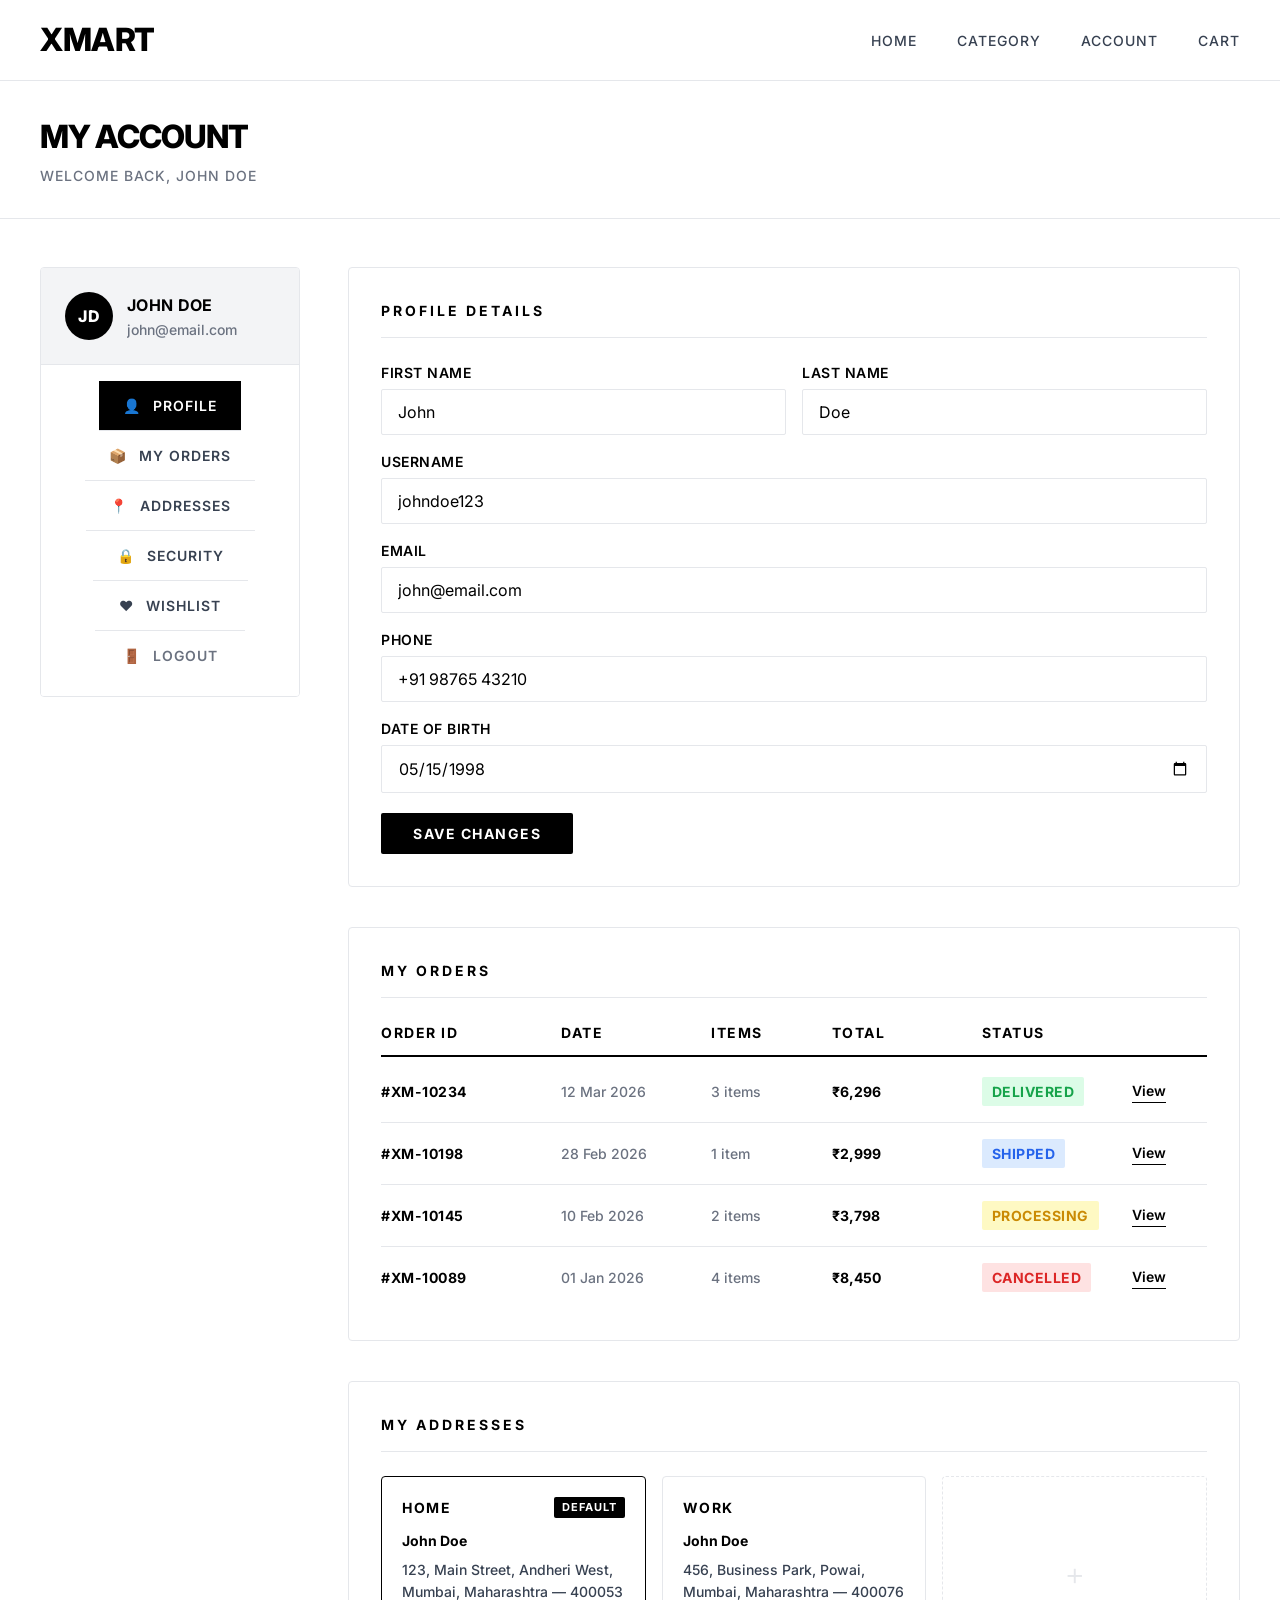
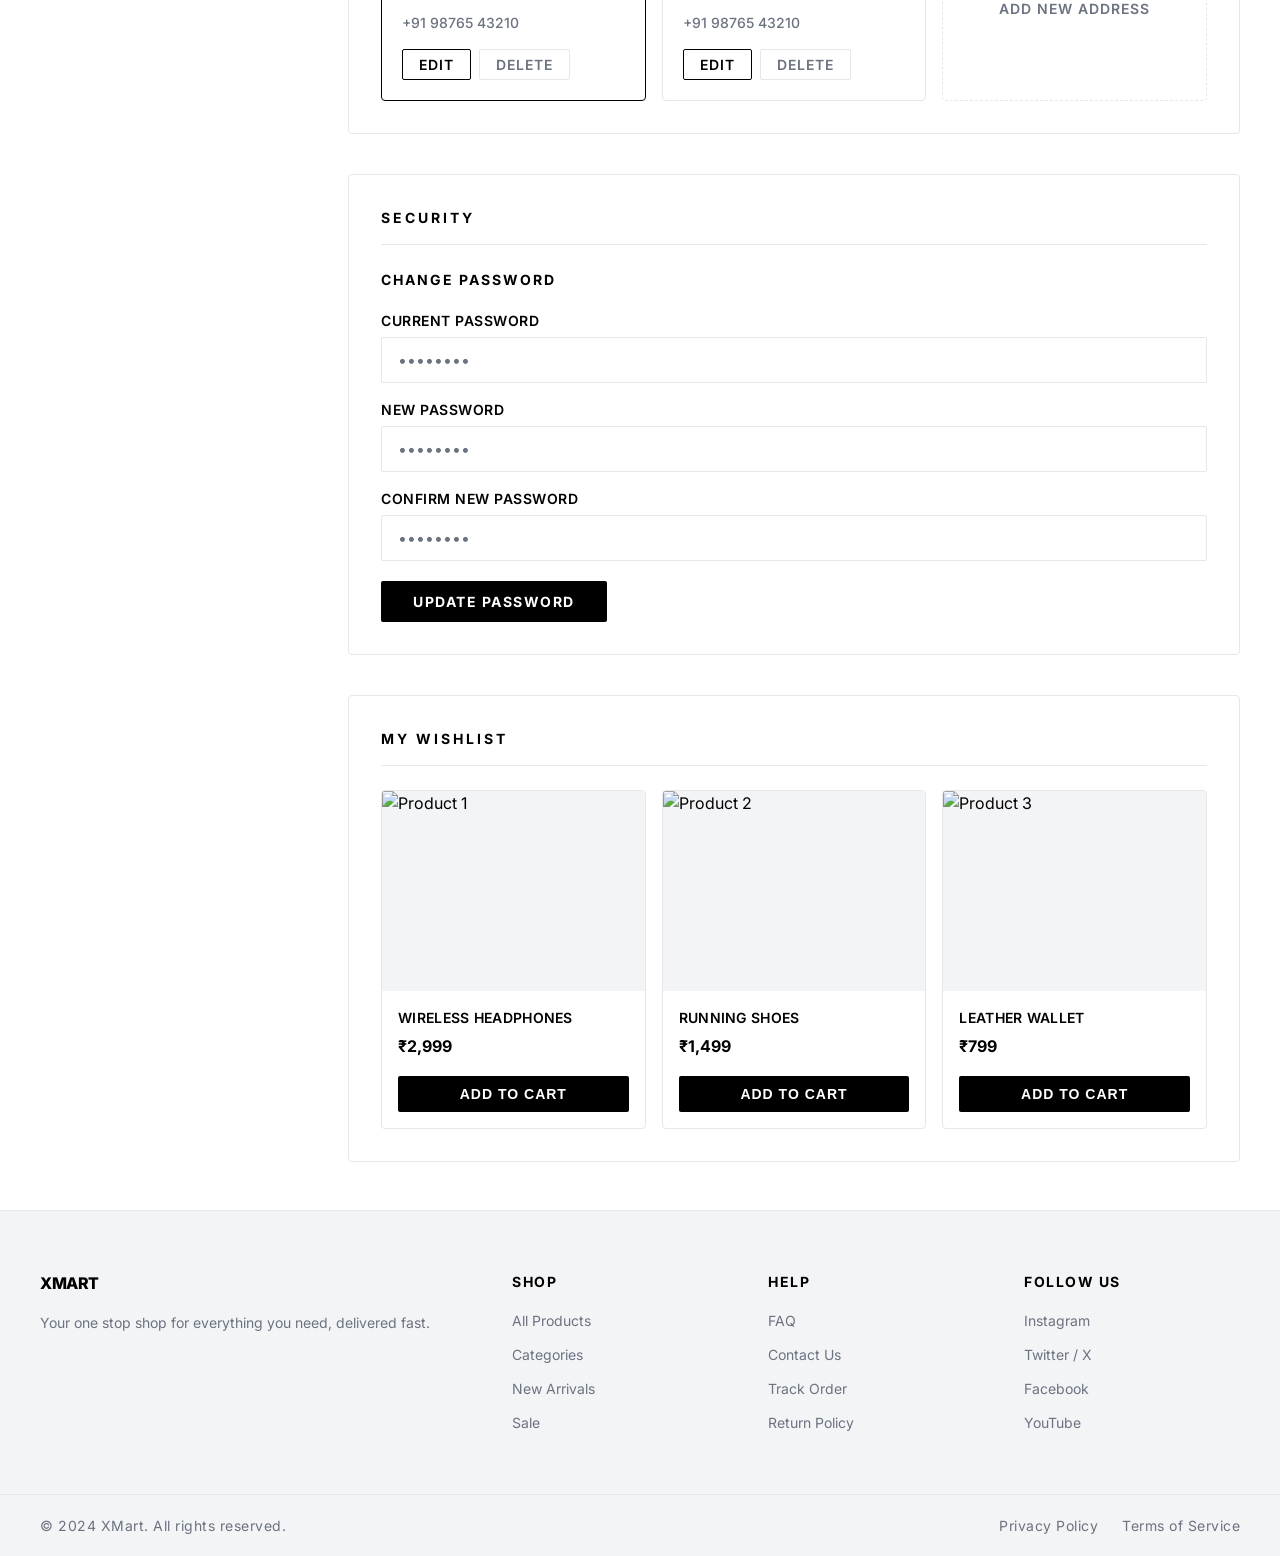
==== client/pages/account.html @ 77d6efc9 "First Commit" ====
<!DOCTYPE html>
<html lang="en">

<head>
    <meta charset="UTF-8">
    <meta name="viewport" content="width=device-width, initial-scale=1.0">
    <title>Account — XMart</title>
    <link rel="stylesheet" href="../css/global.css">
    <link rel="stylesheet" href="../css/style.css">
    <link rel="stylesheet" href="../css/account.css">
</head>

<body>
    <div class="page-wrapper">

        <header>
            <nav>
                <h1>XMart</h1>
                <ul>
                    <li><a href="./index.html">Home</a></li>
                    <li><a href="./products.html">Category</a></li>
                    <li><a href="./account.html">Account</a></li>
                    <li><a href="./cart.html">Cart</a></li>
                </ul>
            </nav>
        </header>

        <main>

            <!-- Page Header -->
            <div class="page-header">
                <div class="container">
                    <h1>My Account</h1>
                    <p>Welcome back, John Doe</p>
                </div>
            </div>

            <section class="account-section">
                <div class="container">
                    <div class="account-layout">

                        <!-- LEFT — Sidebar -->
                        <aside class="account-sidebar">
                            <div class="account-avatar">
                                <div class="avatar-circle">JD</div>
                                <div class="avatar-info">
                                    <p class="avatar-name">John Doe</p>
                                    <p class="avatar-email">john@email.com</p>
                                </div>
                            </div>
                            <nav class="account-nav">
                                <a href="#profile" class="account-nav-item active">
                                    <span>👤</span> Profile
                                </a>
                                <a href="#orders" class="account-nav-item">
                                    <span>📦</span> My Orders
                                </a>
                                <a href="#addresses" class="account-nav-item">
                                    <span>📍</span> Addresses
                                </a>
                                <a href="#security" class="account-nav-item">
                                    <span>🔒</span> Security
                                </a>
                                <a href="#wishlist" class="account-nav-item">
                                    <span>❤️</span> Wishlist
                                </a>
                                <a href="./login.html" class="account-nav-item logout">
                                    <span>🚪</span> Logout
                                </a>
                            </nav>
                        </aside>

                        <!-- RIGHT — Content -->
                        <div class="account-content">

                            <!-- Profile Section -->
                            <div class="content-block" id="profile">
                                <h2>Profile Details</h2>

                                <div class="form-row">
                                    <div class="form-group">
                                        <label for="fname">First Name</label>
                                        <input type="text" id="fname" value="John" />
                                    </div>
                                    <div class="form-group">
                                        <label for="lname">Last Name</label>
                                        <input type="text" id="lname" value="Doe" />
                                    </div>
                                </div>

                                <div class="form-group">
                                    <label for="username">Username</label>
                                    <input type="text" id="username" value="johndoe123" />
                                </div>

                                <div class="form-group">
                                    <label for="email">Email</label>
                                    <input type="email" id="email" value="john@email.com" />
                                </div>

                                <div class="form-group">
                                    <label for="phone">Phone</label>
                                    <input type="tel" id="phone" value="+91 98765 43210" />
                                </div>

                                <div class="form-group">
                                    <label for="dob">Date of Birth</label>
                                    <input type="date" id="dob" value="1998-05-15" />
                                </div>

                                <button class="btn-save">Save Changes</button>
                            </div>

                            <!-- Orders Section -->
                            <div class="content-block" id="orders">
                                <h2>My Orders</h2>

                                <div class="orders-table">

                                    <div class="orders-table-header">
                                        <span>Order ID</span>
                                        <span>Date</span>
                                        <span>Items</span>
                                        <span>Total</span>
                                        <span>Status</span>
                                        <span></span>
                                    </div>

                                    <div class="order-row">
                                        <span class="order-id">#XM-10234</span>
                                        <span class="order-date">12 Mar 2026</span>
                                        <span class="order-items">3 items</span>
                                        <span class="order-total">₹6,296</span>
                                        <span class="order-status delivered">Delivered</span>
                                        <a href="#" class="order-view">View</a>
                                    </div>

                                    <div class="order-row">
                                        <span class="order-id">#XM-10198</span>
                                        <span class="order-date">28 Feb 2026</span>
                                        <span class="order-items">1 item</span>
                                        <span class="order-total">₹2,999</span>
                                        <span class="order-status shipped">Shipped</span>
                                        <a href="#" class="order-view">View</a>
                                    </div>

                                    <div class="order-row">
                                        <span class="order-id">#XM-10145</span>
                                        <span class="order-date">10 Feb 2026</span>
                                        <span class="order-items">2 items</span>
                                        <span class="order-total">₹3,798</span>
                                        <span class="order-status processing">Processing</span>
                                        <a href="#" class="order-view">View</a>
                                    </div>

                                    <div class="order-row">
                                        <span class="order-id">#XM-10089</span>
                                        <span class="order-date">01 Jan 2026</span>
                                        <span class="order-items">4 items</span>
                                        <span class="order-total">₹8,450</span>
                                        <span class="order-status cancelled">Cancelled</span>
                                        <a href="#" class="order-view">View</a>
                                    </div>

                                </div>
                            </div>

                            <!-- Addresses Section -->
                            <div class="content-block" id="addresses">
                                <h2>My Addresses</h2>

                                <div class="addresses-grid">

                                    <div class="address-card default">
                                        <div class="address-card-header">
                                            <span class="address-type">Home</span>
                                            <span class="default-badge">Default</span>
                                        </div>
                                        <p class="address-name">John Doe</p>
                                        <p class="address-text">
                                            123, Main Street, Andheri West,
                                            Mumbai, Maharashtra — 400053
                                        </p>
                                        <p class="address-phone">+91 98765 43210</p>
                                        <div class="address-actions">
                                            <button class="btn-edit-address">Edit</button>
                                            <button class="btn-delete-address">Delete</button>
                                        </div>
                                    </div>

                                    <div class="address-card">
                                        <div class="address-card-header">
                                            <span class="address-type">Work</span>
                                        </div>
                                        <p class="address-name">John Doe</p>
                                        <p class="address-text">
                                            456, Business Park, Powai,
                                            Mumbai, Maharashtra — 400076
                                        </p>
                                        <p class="address-phone">+91 98765 43210</p>
                                        <div class="address-actions">
                                            <button class="btn-edit-address">Edit</button>
                                            <button class="btn-delete-address">Delete</button>
                                        </div>
                                    </div>

                                    <div class="address-card add-new">
                                        <span>+</span>
                                        <p>Add New Address</p>
                                    </div>

                                </div>
                            </div>

                            <!-- Security Section -->
                            <div class="content-block" id="security">
                                <h2>Security</h2>

                                <div class="security-block">
                                    <h3>Change Password</h3>
                                    <div class="form-group">
                                        <label for="current-password">Current Password</label>
                                        <input type="password" id="current-password" placeholder="••••••••" />
                                    </div>
                                    <div class="form-group">
                                        <label for="new-password">New Password</label>
                                        <input type="password" id="new-password" placeholder="••••••••" />
                                    </div>
                                    <div class="form-group">
                                        <label for="confirm-password">Confirm New Password</label>
                                        <input type="password" id="confirm-password" placeholder="••••••••" />
                                    </div>
                                    <button class="btn-save">Update Password</button>
                                </div>

                            </div>

                            <!-- Wishlist Section -->
                            <div class="content-block" id="wishlist">
                                <h2>My Wishlist</h2>
                                <div class="product-grid">

                                    <article class="product-card">
                                        <img src="https://placehold.co/400x220/f3f4f6/9ca3af?text=Product"
                                            alt="Product 1" />
                                        <div class="product-info">
                                            <h3>Wireless Headphones</h3>
                                            <p class="product-price">₹2,999</p>
                                            <button class="add-to-cart">Add to Cart</button>
                                        </div>
                                    </article>

                                    <article class="product-card">
                                        <img src="https://placehold.co/400x220/f3f4f6/9ca3af?text=Product"
                                            alt="Product 2" />
                                        <div class="product-info">
                                            <h3>Running Shoes</h3>
                                            <p class="product-price">₹1,499</p>
                                            <button class="add-to-cart">Add to Cart</button>
                                        </div>
                                    </article>

                                    <article class="product-card">
                                        <img src="https://placehold.co/400x220/f3f4f6/9ca3af?text=Product"
                                            alt="Product 3" />
                                        <div class="product-info">
                                            <h3>Leather Wallet</h3>
                                            <p class="product-price">₹799</p>
                                            <button class="add-to-cart">Add to Cart</button>
                                        </div>
                                    </article>

                                </div>
                            </div>

                        </div>
                    </div>
                </div>
            </section>

        </main>

        <footer>
            <div class="footer-container">
                <div class="footer-col">
                    <h2>XMart</h2>
                    <p>Your one stop shop for everything you need, delivered fast.</p>
                </div>
                <div class="footer-col">
                    <h4>Shop</h4>
                    <ul>
                        <li><a href="#">All Products</a></li>
                        <li><a href="#">Categories</a></li>
                        <li><a href="#">New Arrivals</a></li>
                        <li><a href="#">Sale</a></li>
                    </ul>
                </div>
                <div class="footer-col">
                    <h4>Help</h4>
                    <ul>
                        <li><a href="#">FAQ</a></li>
                        <li><a href="#">Contact Us</a></li>
                        <li><a href="#">Track Order</a></li>
                        <li><a href="#">Return Policy</a></li>
                    </ul>
                </div>
                <div class="footer-col">
                    <h4>Follow Us</h4>
                    <ul>
                        <li><a href="#">Instagram</a></li>
                        <li><a href="#">Twitter / X</a></li>
                        <li><a href="#">Facebook</a></li>
                        <li><a href="#">YouTube</a></li>
                    </ul>
                </div>
            </div>
            <div class="footer-bottom">
                <p>© 2024 XMart. All rights reserved.</p>
                <div class="footer-bottom-links">
                    <a href="#">Privacy Policy</a>
                    <a href="#">Terms of Service</a>
                </div>
            </div>
        </footer>

    </div>
</body>

</html>
---- client/css/global.css ----
@import url('https://fonts.googleapis.com/css2?family=Inter:wght@400;500;600;700&display=swap');

:root {
    /* Colors */
    --black: #000000;
    --white: #ffffff;
    --green: #16a34a;
    --gray-light: #f3f4f6;
    --gray-mid: #e5e7eb;
    --gray-dark: #374151;
    --text-muted: #6b7280;

    /* Shared utilities */
    --transition: all 0.3s cubic-bezier(0.4, 0, 0.2, 1);
    --container-max: 1280px;

    /* Typography */
    --font-main: 'Inter', sans-serif;
    --font-size-small: 14px;
    --font-size-base: 16px;
    --font-size-large: 20px;
    --font-size-heading: 32px;
}

* {
    margin: 0;
    padding: 0;
    box-sizing: border-box;
}

body {
    font-family: var(--font-main);
    color: var(--text-color);      /* ← use semantic name */
    background: var(--white);
    font-size: var(--font-size-base);
    line-height: 1.5;
    overflow-x: hidden;
}
---- client/css/style.css ----
/* ================================
   HEADER
================================ */
header {
    position: fixed;      /* always sticks, no exceptions */
    top: 0;
    left: 0;
    width: 100%;
    z-index: 100;
    background-color: var(--white);
    border-bottom: 1px solid var(--gray-mid);
}

/* ================================
   NAVBAR
================================ */
nav {
    display: flex;
    justify-content: space-between;
    align-items: center;
    padding: 16px 40px;
    max-width: var(--container-max);
    margin: 0 auto;
}

nav h1 {
    color: var(--black);
    font-size: var(--font-size-heading);
    font-weight: 800;
    letter-spacing: -0.5px;
    cursor: pointer;
    text-transform: uppercase;
}

nav ul {
    list-style: none;
    display: flex;
    gap: 40px;
}

nav ul li a {
    color: var(--gray-dark);
    text-decoration: none;
    font-weight: 500;
    font-size: var(--font-size-small);
    letter-spacing: 1px;
    text-transform: uppercase;
    transition: var(--transition);
}

nav ul li a:hover {
    color: var(--black);
}

/* ================================
   PAGE WRAPPER
================================ */
.page-wrapper {
    min-height: 100vh;
    display: flex;
    flex-direction: column;
}

/* ================================
   MAIN
================================ */
main {
    flex: 1;
    padding-top: 73px
}

/* ================================
   PRODUCT CARD (shared)
================================ */
.product-card {
    background-color: var(--white);
    border: 1px solid var(--gray-mid);
    border-radius: 4px;
    overflow: hidden;
    display: flex;
    flex-direction: column;
    transition: var(--transition);
    cursor: pointer;
}

.product-card:hover {
    transform: translateY(-4px);
    box-shadow: 0 8px 32px rgba(0, 0, 0, 0.08);
    border-color: var(--gray-dark);
}

.product-card img {
    width: 100%;
    height: 200px;
    object-fit: cover;
    background-color: var(--gray-light);
}

.product-info {
    padding: 16px;
    display: flex;
    flex-direction: column;
    gap: 6px;
    flex: 1;
    text-align: left;
}

.product-info h3 {
    color: var(--black);
    font-size: var(--font-size-small);
    font-weight: 600;
    letter-spacing: 0.3px;
    text-transform: uppercase;
}

.product-price {
    color: var(--black);
    font-size: var(--font-size-base);
    font-weight: 700;
}

.add-to-cart {
    margin-top: auto;
    padding: 10px;
    background-color: var(--black);
    color: var(--white);
    border: none;
    border-radius: 2px;
    font-size: var(--font-size-small);
    font-weight: 600;
    letter-spacing: 1px;
    text-transform: uppercase;
    cursor: pointer;
    transition: var(--transition);
    margin-top: 12px;
}

.add-to-cart:hover {
    background-color: var(--gray-dark);
}

/* ================================
   LOAD MORE BUTTON (shared)
================================ */
.btn-load-more {
    padding: 14px 48px;
    background-color: transparent;
    border: 1px solid var(--black);
    border-radius: 2px;
    color: var(--black);
    font-size: var(--font-size-small);
    font-weight: 600;
    letter-spacing: 2px;
    text-transform: uppercase;
    cursor: pointer;
    transition: var(--transition);
}

.btn-load-more:hover:not(:disabled) {
    background-color: var(--black);
    color: var(--white);
}

.btn-load-more:disabled {
    opacity: 0.3;
    cursor: not-allowed;
}

/* ================================
   FOOTER
================================ */
footer {
    background-color: var(--gray-light);
    color: var(--gray-dark);
    border-top: 1px solid var(--gray-mid);
}

.footer-container {
    display: grid;
    grid-template-columns: 2fr 1fr 1fr 1fr;
    gap: 40px;
    max-width: var(--container-max);
    margin: 0 auto;
    padding: 60px 40px;
}

.footer-col h2 {
    color: var(--black);
    font-size: var(--font-size-base);
    font-weight: 800;
    letter-spacing: -0.5px;
    text-transform: uppercase;
    margin-bottom: 16px;
}

.footer-col h4 {
    color: var(--black);
    font-size: var(--font-size-small);
    font-weight: 700;
    margin-bottom: 16px;
    text-transform: uppercase;
    letter-spacing: 1.5px;
}

.footer-col p {
    font-size: var(--font-size-small);
    color: var(--text-muted);
    line-height: 1.7;
}

.footer-col ul {
    list-style: none;
    display: flex;
    flex-direction: column;
    gap: 10px;
}

.footer-col ul li a {
    text-decoration: none;
    color: var(--text-muted);
    font-size: var(--font-size-small);
    transition: var(--transition);
}

.footer-col ul li a:hover {
    color: var(--black);
}

.footer-bottom {
    font-size: var(--font-size-small);
    display: flex;
    justify-content: space-between;
    align-items: center;
    max-width: var(--container-max);
    margin: 0 auto;
    padding: 20px 40px;
    color: var(--text-muted);
    border-top: 1px solid var(--gray-mid);
    letter-spacing: 0.5px;
}

.footer-bottom-links {
    display: flex;
    gap: 24px;
}

.footer-bottom-links a {
    text-decoration: none;
    transition: var(--transition);
    color: var(--text-muted);
}

.footer-bottom-links a:hover {
    color: var(--black);
}
---- client/css/account.css ----
/* ================================
   CONTAINER
================================ */
.container {
    max-width: var(--container-max);
    margin: 0 auto;
    padding: 0 40px;
}

/* ================================
   PAGE HEADER
================================ */
.page-header {
    padding: 40px 0 32px;
    border-bottom: 1px solid var(--gray-mid);
}

.page-header h1 {
    font-size: var(--font-size-heading);
    font-weight: 800;
    letter-spacing: -1px;
    text-transform: uppercase;
    color: var(--black);
    margin-bottom: 4px;
}

.page-header p {
    font-size: var(--font-size-small);
    color: var(--text-muted);
    letter-spacing: 1px;
    text-transform: uppercase;
    font-weight: 500;
}

/* ================================
   ACCOUNT LAYOUT
================================ */
.account-section {
    padding: 48px 0;
}

.account-layout {
    display: grid;
    grid-template-columns: 260px 1fr;
    gap: 48px;
    align-items: start;
}

/* ================================
   SIDEBAR
================================ */
.account-sidebar {
    position: sticky;
    top: 80px;
    border: 1px solid var(--gray-mid);
    border-radius: 4px;
    overflow: hidden;
}

.account-avatar {
    display: flex;
    align-items: center;
    gap: 14px;
    padding: 24px;
    background-color: var(--gray-light);
    border-bottom: 1px solid var(--gray-mid);
}

.avatar-circle {
    width: 48px;
    height: 48px;
    border-radius: 50%;
    background-color: var(--black);
    color: var(--white);
    font-size: var(--font-size-base);
    font-weight: 800;
    display: flex;
    align-items: center;
    justify-content: center;
    flex-shrink: 0;
    letter-spacing: 1px;
}

.avatar-info {
    display: flex;
    flex-direction: column;
    gap: 2px;
    overflow: hidden;
}

.avatar-name {
    font-size: var(--font-size-base);
    font-weight: 700;
    color: var(--black);
    text-transform: uppercase;
    letter-spacing: 0.3px;
    white-space: nowrap;
    overflow: hidden;
    text-overflow: ellipsis;
}

.avatar-email {
    font-size: var(--font-size-small);
    color: var(--text-muted);
    font-weight: 500;
    white-space: nowrap;
    overflow: hidden;
    text-overflow: ellipsis;
}

/* ================================
   ACCOUNT NAV
================================ */
.account-nav {
    display: flex;
    flex-direction: column;
    background-color: var(--white);
}

.account-nav-item {
    display: flex;
    align-items: center;
    gap: 12px;
    padding: 14px 24px;
    font-size: var(--font-size-small);
    font-weight: 600;
    letter-spacing: 1px;
    text-transform: uppercase;
    color: var(--gray-dark);
    text-decoration: none;
    border-bottom: 1px solid var(--gray-mid);
    transition: var(--transition);
}

.account-nav-item:last-child {
    border-bottom: none;
}

.account-nav-item:hover {
    background-color: var(--gray-light);
    color: var(--black);
}

.account-nav-item.active {
    background-color: var(--black);
    color: var(--white);
}

.account-nav-item.logout {
    color: var(--text-muted);
    margin-top: auto;
}

.account-nav-item.logout:hover {
    background-color: var(--gray-light);
    color: var(--black);
}

/* ================================
   CONTENT BLOCKS
================================ */
.account-content {
    display: flex;
    flex-direction: column;
    gap: 40px;
}

.content-block {
    border: 1px solid var(--gray-mid);
    border-radius: 4px;
    padding: 32px;
    background-color: var(--white);
}

.content-block h2 {
    font-size: var(--font-size-small);
    font-weight: 700;
    letter-spacing: 3px;
    text-transform: uppercase;
    color: var(--black);
    margin-bottom: 24px;
    padding-bottom: 16px;
    border-bottom: 1px solid var(--gray-mid);
}

/* ================================
   FORM GROUPS
================================ */
.form-group {
    display: flex;
    flex-direction: column;
    gap: 6px;
    margin-bottom: 16px;
}

.form-group:last-of-type {
    margin-bottom: 0;
}

.form-row {
    display: flex;
    gap: 16px;
}

.form-row .form-group {
    flex: 1;
}

.content-block label {
    font-size: var(--font-size-small);
    font-weight: 600;
    color: var(--black);
    letter-spacing: 0.5px;
    text-transform: uppercase;
}

.content-block input {
    padding: 12px 16px;
    border: 1.5px solid var(--gray-mid);
    border-radius: 2px;
    font-size: var(--font-size-base);
    font-family: var(--font-main);
    outline: none;
    width: 100%;
    color: var(--black);
    background-color: var(--white);
    transition: var(--transition);
}

.content-block input:focus {
    border-color: var(--black);
}

.content-block input::placeholder {
    color: var(--text-muted);
}

/* ================================
   SAVE BUTTON
================================ */
.btn-save {
    margin-top: 20px;
    padding: 12px 32px;
    background-color: var(--black);
    color: var(--white);
    border: none;
    border-radius: 2px;
    font-size: var(--font-size-small);
    font-weight: 700;
    letter-spacing: 1.5px;
    text-transform: uppercase;
    font-family: var(--font-main);
    cursor: pointer;
    transition: var(--transition);
    width: fit-content;
}

.btn-save:hover {
    background-color: var(--gray-dark);
}

/* ================================
   ORDERS TABLE
================================ */
.orders-table {
    display: flex;
    flex-direction: column;
}

.orders-table-header {
    display: grid;
    grid-template-columns: 1.2fr 1fr 0.8fr 1fr 1fr 0.5fr;
    padding: 0 0 12px 0;
    border-bottom: 2px solid var(--black);
    margin-bottom: 4px;
}

.orders-table-header span {
    font-size: var(--font-size-small);
    font-weight: 700;
    letter-spacing: 1.5px;
    text-transform: uppercase;
    color: var(--black);
}

.order-row {
    display: grid;
    grid-template-columns: 1.2fr 1fr 0.8fr 1fr 1fr 0.5fr;
    align-items: center;
    padding: 16px 0;
    border-bottom: 1px solid var(--gray-mid);
    transition: var(--transition);
}

.order-row:last-child {
    border-bottom: none;
}

.order-row:hover {
    background-color: var(--gray-light);
    padding-left: 8px;
}

.order-id {
    font-size: var(--font-size-small);
    font-weight: 700;
    color: var(--black);
    letter-spacing: 0.5px;
}

.order-date,
.order-items {
    font-size: var(--font-size-small);
    color: var(--text-muted);
    font-weight: 500;
}

.order-total {
    font-size: var(--font-size-small);
    font-weight: 700;
    color: var(--black);
}

.order-status {
    font-size: var(--font-size-small);
    font-weight: 700;
    letter-spacing: 0.5px;
    text-transform: uppercase;
    padding: 4px 10px;
    border-radius: 2px;
    width: fit-content;
}

.order-status.delivered {
    background-color: #dcfce7;
    color: #16a34a;
}

.order-status.shipped {
    background-color: #dbeafe;
    color: #2563eb;
}

.order-status.processing {
    background-color: #fef9c3;
    color: #ca8a04;
}

.order-status.cancelled {
    background-color: #fee2e2;
    color: #dc2626;
}

.order-view {
    font-size: var(--font-size-small);
    font-weight: 600;
    color: var(--black);
    text-decoration: none;
    border-bottom: 1px solid var(--black);
    padding-bottom: 1px;
    width: fit-content;
    transition: var(--transition);
}

.order-view:hover {
    color: var(--gray-dark);
    border-bottom-color: var(--gray-dark);
}

/* ================================
   ADDRESSES
================================ */
.addresses-grid {
    display: grid;
    grid-template-columns: repeat(3, 1fr);
    gap: 16px;
}

.address-card {
    border: 1.5px solid var(--gray-mid);
    border-radius: 4px;
    padding: 20px;
    display: flex;
    flex-direction: column;
    gap: 8px;
    transition: var(--transition);
}

.address-card.default {
    border-color: var(--black);
}

.address-card:hover {
    box-shadow: 0 4px 16px rgba(0, 0, 0, 0.06);
}

.address-card-header {
    display: flex;
    align-items: center;
    justify-content: space-between;
    margin-bottom: 4px;
}

.address-type {
    font-size: var(--font-size-small);
    font-weight: 700;
    letter-spacing: 1.5px;
    text-transform: uppercase;
    color: var(--black);
}

.default-badge {
    font-size: 11px;
    font-weight: 700;
    letter-spacing: 1px;
    text-transform: uppercase;
    background-color: var(--black);
    color: var(--white);
    padding: 2px 8px;
    border-radius: 2px;
}

.address-name {
    font-size: var(--font-size-small);
    font-weight: 700;
    color: var(--black);
}

.address-text {
    font-size: var(--font-size-small);
    color: var(--gray-dark);
    line-height: 1.6;
    font-weight: 500;
}

.address-phone {
    font-size: var(--font-size-small);
    color: var(--text-muted);
    font-weight: 500;
}

.address-actions {
    display: flex;
    gap: 8px;
    margin-top: 8px;
}

.btn-edit-address {
    padding: 6px 16px;
    background-color: var(--white);
    color: var(--black);
    border: 1.5px solid var(--black);
    border-radius: 2px;
    font-size: var(--font-size-small);
    font-weight: 600;
    letter-spacing: 1px;
    text-transform: uppercase;
    font-family: var(--font-main);
    cursor: pointer;
    transition: var(--transition);
}

.btn-edit-address:hover {
    background-color: var(--black);
    color: var(--white);
}

.btn-delete-address {
    padding: 6px 16px;
    background-color: transparent;
    color: var(--text-muted);
    border: 1.5px solid var(--gray-mid);
    border-radius: 2px;
    font-size: var(--font-size-small);
    font-weight: 600;
    letter-spacing: 1px;
    text-transform: uppercase;
    font-family: var(--font-main);
    cursor: pointer;
    transition: var(--transition);
}

.btn-delete-address:hover {
    background-color: #fee2e2;
    color: #dc2626;
    border-color: #dc2626;
}

.address-card.add-new {
    border-style: dashed;
    display: flex;
    flex-direction: column;
    align-items: center;
    justify-content: center;
    gap: 8px;
    cursor: pointer;
    min-height: 160px;
    color: var(--text-muted);
    transition: var(--transition);
}

.address-card.add-new span {
    font-size: 32px;
    font-weight: 300;
    line-height: 1;
    color: var(--gray-mid);
}

.address-card.add-new p {
    font-size: var(--font-size-small);
    font-weight: 600;
    letter-spacing: 1px;
    text-transform: uppercase;
    color: var(--text-muted);
}

.address-card.add-new:hover {
    border-color: var(--black);
    color: var(--black);
}

.address-card.add-new:hover span,
.address-card.add-new:hover p {
    color: var(--black);
}

/* ================================
   SECURITY
================================ */
.security-block h3 {
    font-size: var(--font-size-small);
    font-weight: 700;
    letter-spacing: 2px;
    text-transform: uppercase;
    color: var(--black);
    margin-bottom: 20px;
}

/* ================================
   WISHLIST GRID
================================ */
.content-block .product-grid {
    display: grid;
    grid-template-columns: repeat(3, 1fr);
    gap: 16px;
}
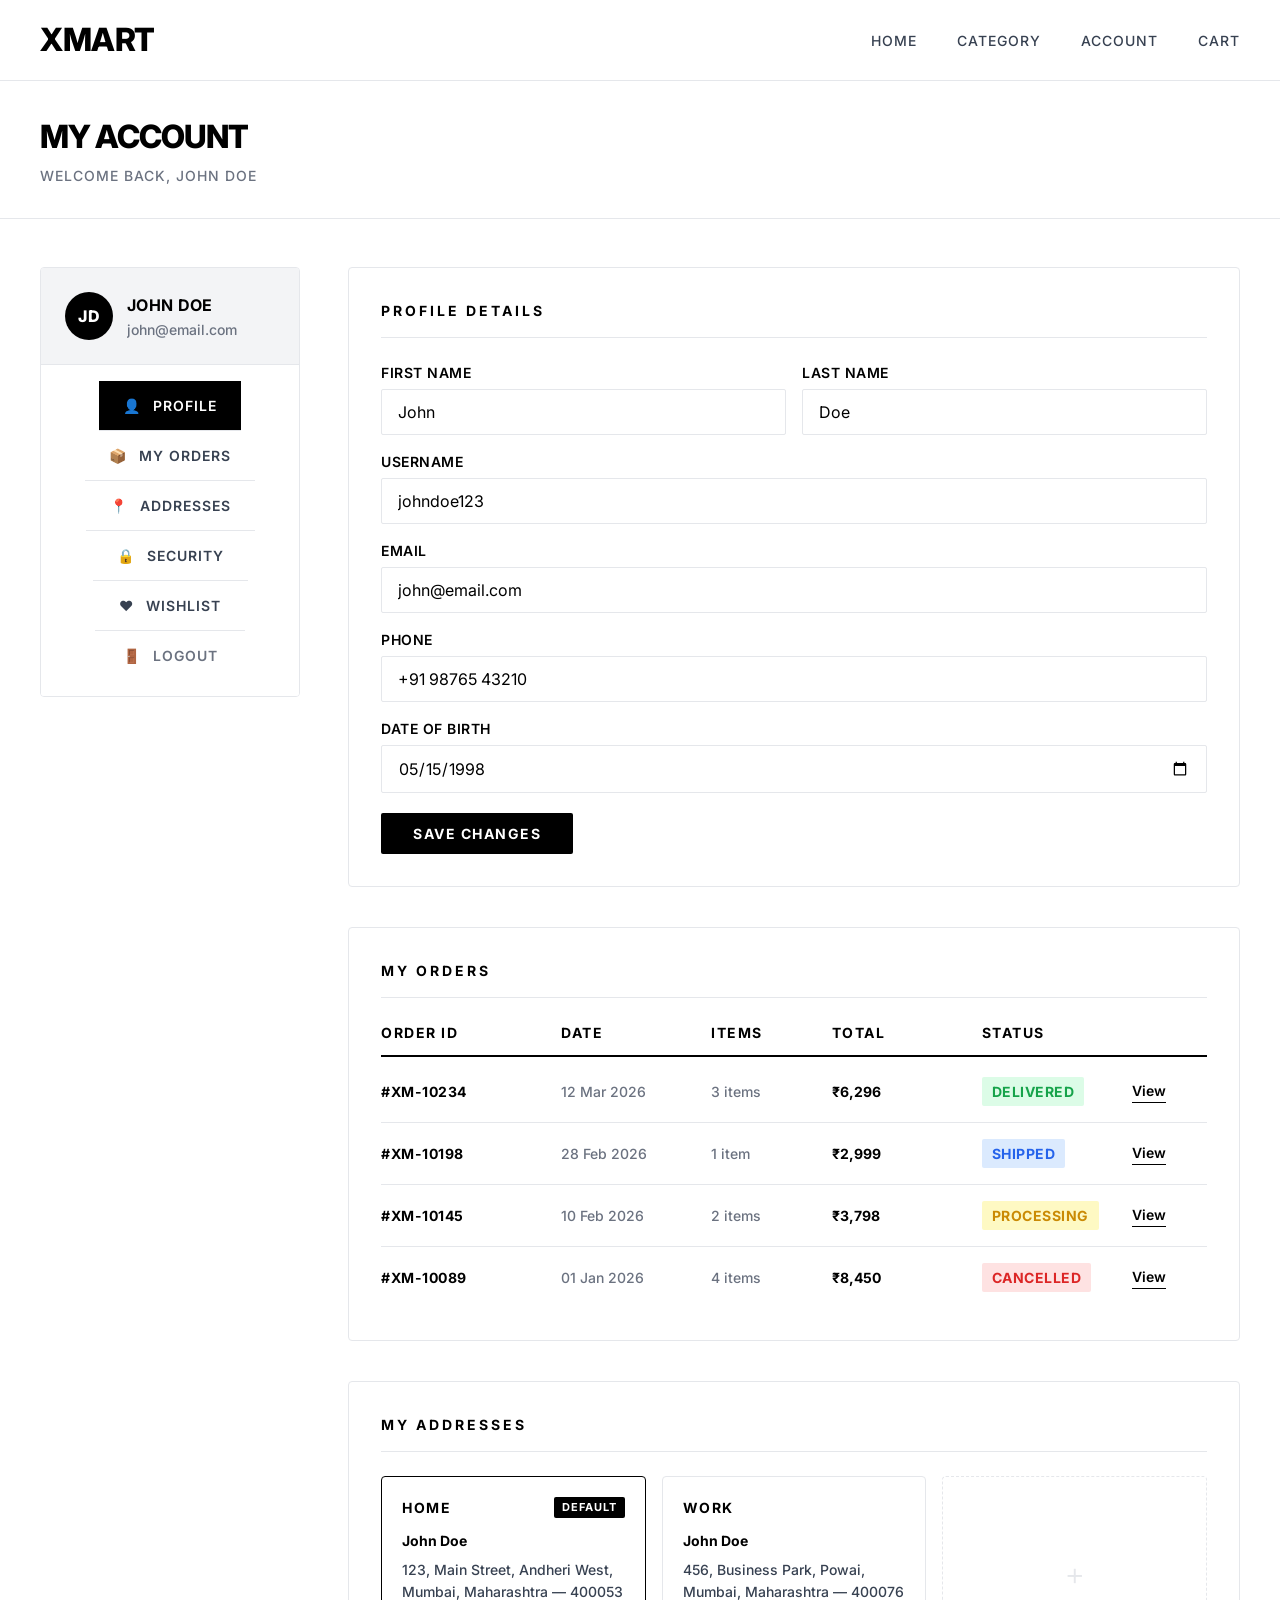
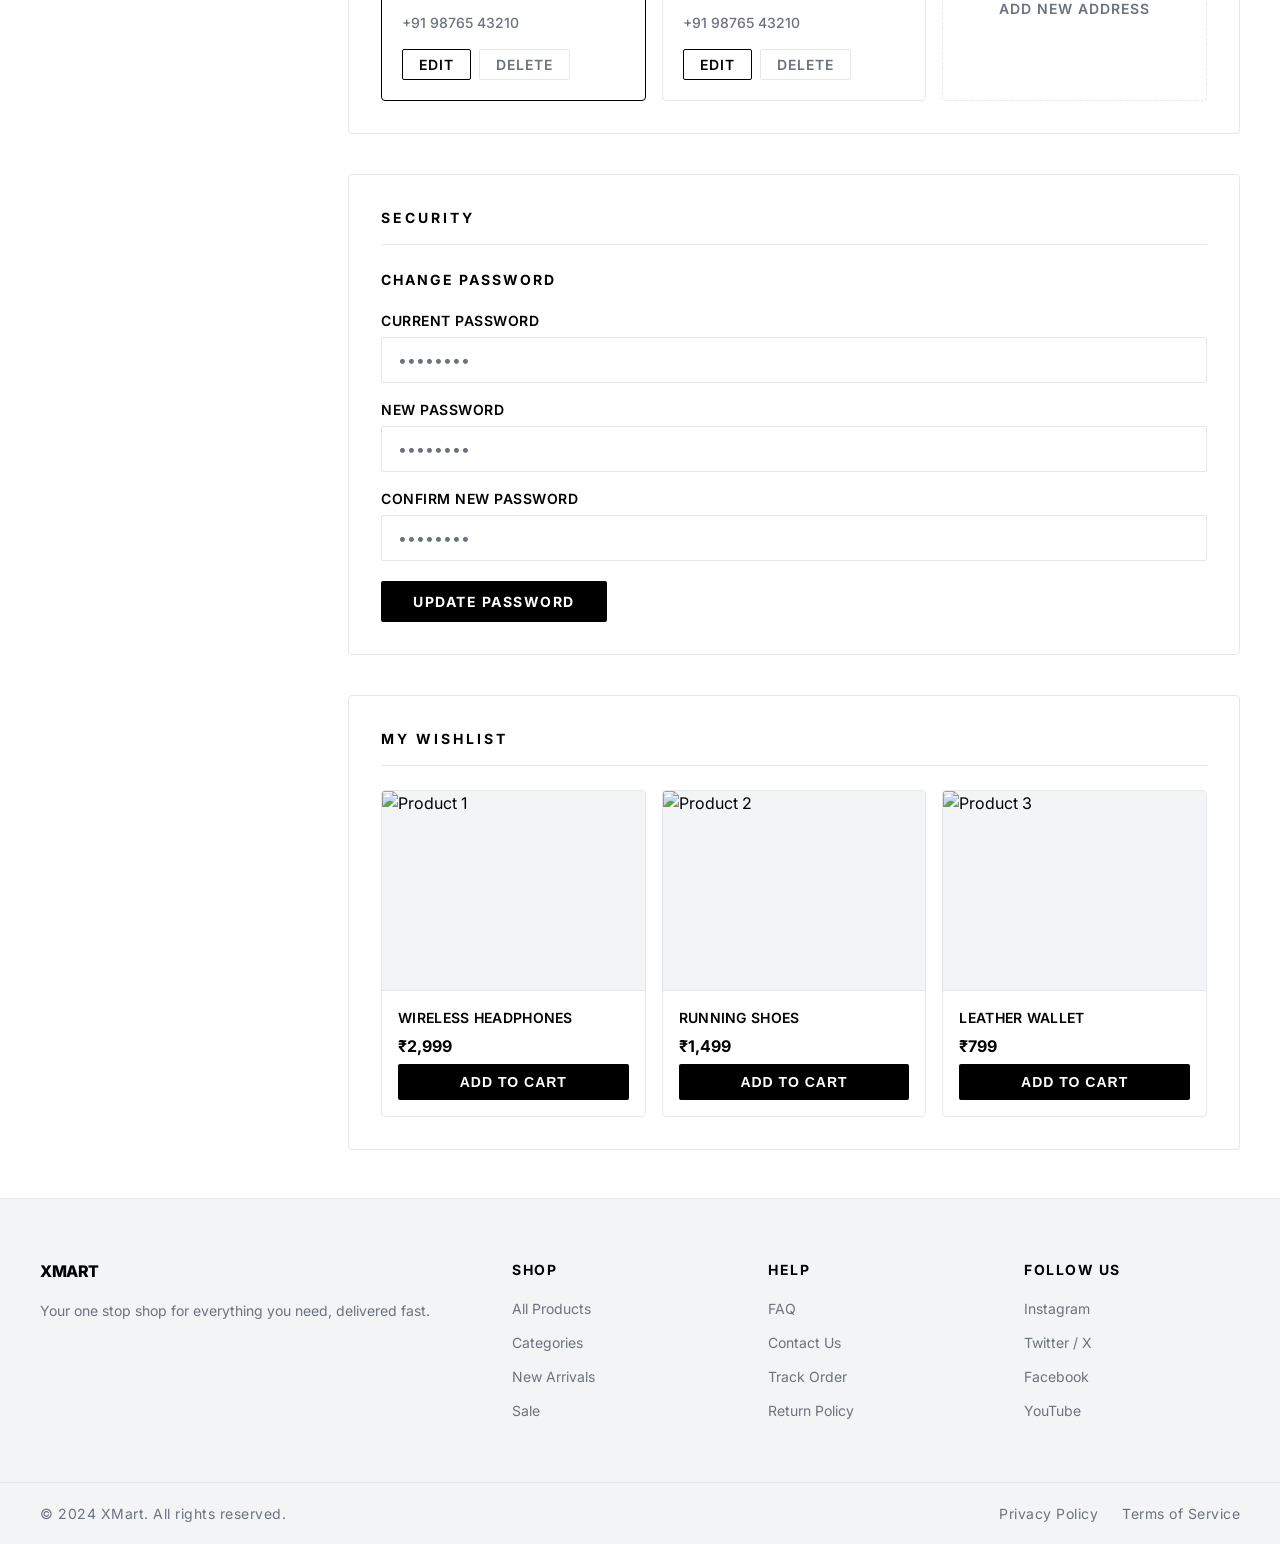
==== commit 486d4399: "Add:Link to main.js" ====
--- a/client/pages/account.html
+++ b/client/pages/account.html
@@ -324,6 +324,7 @@
         </footer>
 
     </div>
+    <script src="../js/main.js"></script>
 </body>
 
 </html>
--- a/client/css/style.css
+++ b/client/css/style.css
@@ -73,6 +73,7 @@
    PRODUCT CARD (shared)
 ================================ */
 .product-card {
+    position:relative;
     background-color: var(--white);
     border: 1px solid var(--gray-mid);
     border-radius: 4px;
@@ -94,6 +95,7 @@
     height: 200px;
     object-fit: cover;
     background-color: var(--gray-light);
+    border-bottom: 1px solid var(--gray-mid);
 }
 
 .product-info {
@@ -132,13 +134,33 @@
     text-transform: uppercase;
     cursor: pointer;
     transition: var(--transition);
-    margin-top: 12px;
+    width: 100%;
 }
 
 .add-to-cart:hover {
     background-color: var(--gray-dark);
 }
-
+.original-price {
+    font-size: var(--font-size-small);
+    color: var(--text-muted);
+    text-decoration: line-through;
+    font-weight: 500;
+}
+
+.product-badge {
+    font-size: 11px;
+    font-weight: 700;
+    letter-spacing: 1px;
+    color: var(--green);
+    text-transform: uppercase;
+}
+
+.product-pricing {
+    display: flex;
+    align-items: center;
+    gap: 8px;
+    flex-wrap: wrap;
+}
 /* ================================
    LOAD MORE BUTTON (shared)
 ================================ */
@@ -165,7 +187,25 @@
     opacity: 0.3;
     cursor: not-allowed;
 }
-
+/* ================================
+   PRODUCT RATING
+================================ */
+.product-rating {
+    display: flex;
+    align-items: center;
+    gap: 6px;
+}
+
+.stars {
+    font-size: 12px;
+    letter-spacing: 1px;
+}
+
+.review-count {
+    font-size: var(--font-size-small);
+    color: var(--text-muted);
+    font-weight: 500;
+}
 /* ================================
    FOOTER
 ================================ */
